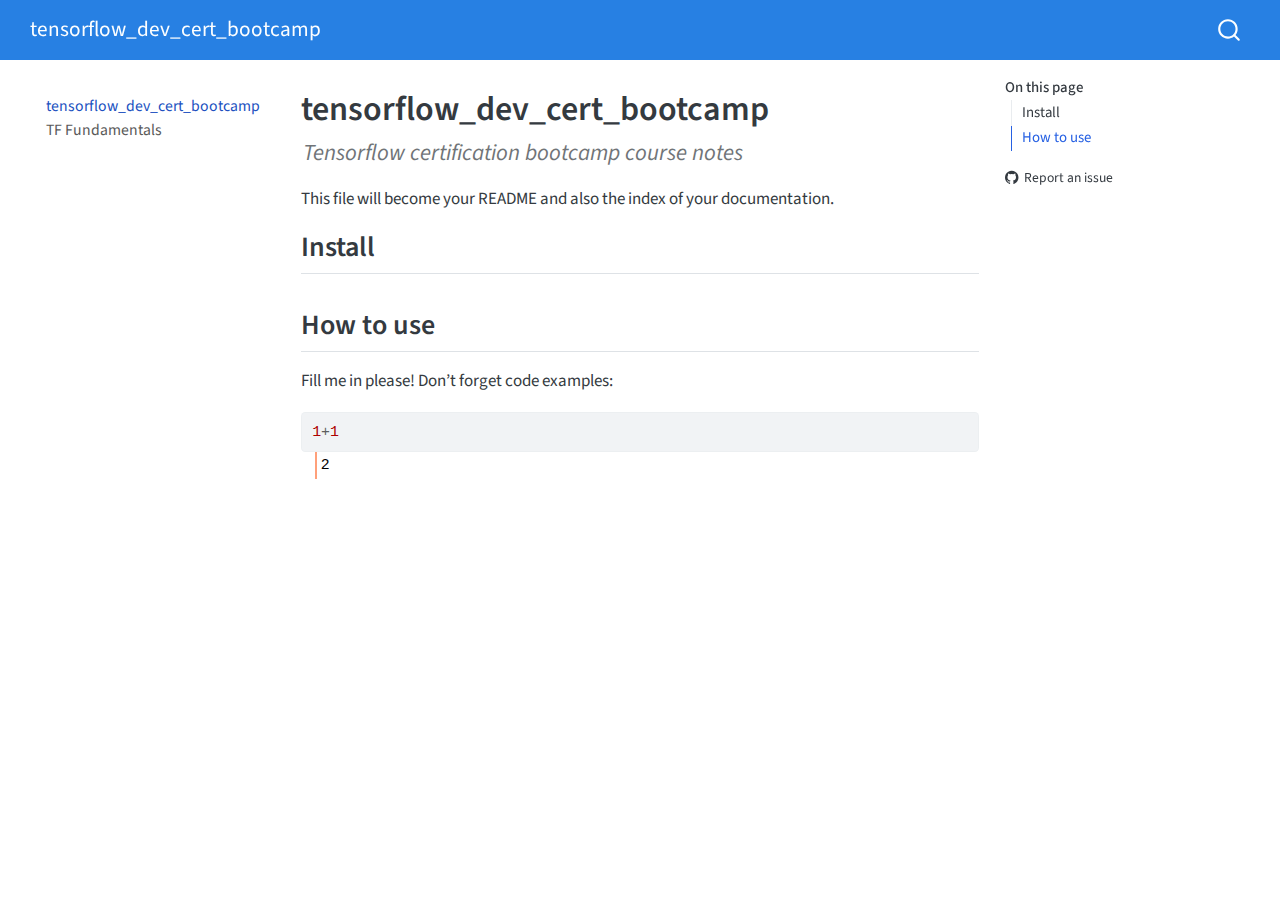
==== _docs/index.html @ c8d3947b "committing generated nbdev html pages" ====
<!DOCTYPE html>
<html xmlns="http://www.w3.org/1999/xhtml" lang="en" xml:lang="en"><head>

<meta charset="utf-8">
<meta name="generator" content="quarto-1.4.550">

<meta name="viewport" content="width=device-width, initial-scale=1.0, user-scalable=yes">

<meta name="description" content="Tensorflow certification bootcamp course notes">

<title>tensorflow_dev_cert_bootcamp</title>
<style>
code{white-space: pre-wrap;}
span.smallcaps{font-variant: small-caps;}
div.columns{display: flex; gap: min(4vw, 1.5em);}
div.column{flex: auto; overflow-x: auto;}
div.hanging-indent{margin-left: 1.5em; text-indent: -1.5em;}
ul.task-list{list-style: none;}
ul.task-list li input[type="checkbox"] {
  width: 0.8em;
  margin: 0 0.8em 0.2em -1em; /* quarto-specific, see https://github.com/quarto-dev/quarto-cli/issues/4556 */ 
  vertical-align: middle;
}
/* CSS for syntax highlighting */
pre > code.sourceCode { white-space: pre; position: relative; }
pre > code.sourceCode > span { line-height: 1.25; }
pre > code.sourceCode > span:empty { height: 1.2em; }
.sourceCode { overflow: visible; }
code.sourceCode > span { color: inherit; text-decoration: inherit; }
div.sourceCode { margin: 1em 0; }
pre.sourceCode { margin: 0; }
@media screen {
div.sourceCode { overflow: auto; }
}
@media print {
pre > code.sourceCode { white-space: pre-wrap; }
pre > code.sourceCode > span { text-indent: -5em; padding-left: 5em; }
}
pre.numberSource code
  { counter-reset: source-line 0; }
pre.numberSource code > span
  { position: relative; left: -4em; counter-increment: source-line; }
pre.numberSource code > span > a:first-child::before
  { content: counter(source-line);
    position: relative; left: -1em; text-align: right; vertical-align: baseline;
    border: none; display: inline-block;
    -webkit-touch-callout: none; -webkit-user-select: none;
    -khtml-user-select: none; -moz-user-select: none;
    -ms-user-select: none; user-select: none;
    padding: 0 4px; width: 4em;
  }
pre.numberSource { margin-left: 3em;  padding-left: 4px; }
div.sourceCode
  {   }
@media screen {
pre > code.sourceCode > span > a:first-child::before { text-decoration: underline; }
}
</style>


<script src="site_libs/quarto-nav/quarto-nav.js"></script>
<script src="site_libs/quarto-nav/headroom.min.js"></script>
<script src="site_libs/clipboard/clipboard.min.js"></script>
<script src="site_libs/quarto-search/autocomplete.umd.js"></script>
<script src="site_libs/quarto-search/fuse.min.js"></script>
<script src="site_libs/quarto-search/quarto-search.js"></script>
<meta name="quarto:offset" content="./">
<script src="site_libs/quarto-html/quarto.js"></script>
<script src="site_libs/quarto-html/popper.min.js"></script>
<script src="site_libs/quarto-html/tippy.umd.min.js"></script>
<script src="site_libs/quarto-html/anchor.min.js"></script>
<link href="site_libs/quarto-html/tippy.css" rel="stylesheet">
<link href="site_libs/quarto-html/quarto-syntax-highlighting.css" rel="stylesheet" id="quarto-text-highlighting-styles">
<script src="site_libs/bootstrap/bootstrap.min.js"></script>
<link href="site_libs/bootstrap/bootstrap-icons.css" rel="stylesheet">
<link href="site_libs/bootstrap/bootstrap.min.css" rel="stylesheet" id="quarto-bootstrap" data-mode="light">
<script id="quarto-search-options" type="application/json">{
  "location": "navbar",
  "copy-button": false,
  "collapse-after": 3,
  "panel-placement": "end",
  "type": "overlay",
  "limit": 50,
  "keyboard-shortcut": [
    "f",
    "/",
    "s"
  ],
  "show-item-context": false,
  "language": {
    "search-no-results-text": "No results",
    "search-matching-documents-text": "matching documents",
    "search-copy-link-title": "Copy link to search",
    "search-hide-matches-text": "Hide additional matches",
    "search-more-match-text": "more match in this document",
    "search-more-matches-text": "more matches in this document",
    "search-clear-button-title": "Clear",
    "search-text-placeholder": "",
    "search-detached-cancel-button-title": "Cancel",
    "search-submit-button-title": "Submit",
    "search-label": "Search"
  }
}</script>


<link rel="stylesheet" href="styles.css">
<meta property="og:title" content="tensorflow_dev_cert_bootcamp">
<meta property="og:description" content="Tensorflow certification bootcamp course notes">
<meta property="og:site_name" content="tensorflow_dev_cert_bootcamp">
<meta name="twitter:title" content="tensorflow_dev_cert_bootcamp">
<meta name="twitter:description" content="Tensorflow certification bootcamp course notes">
<meta name="twitter:card" content="summary">
</head>

<body class="nav-sidebar floating nav-fixed">

<div id="quarto-search-results"></div>
  <header id="quarto-header" class="headroom fixed-top">
    <nav class="navbar navbar-expand-lg " data-bs-theme="dark">
      <div class="navbar-container container-fluid">
      <div class="navbar-brand-container mx-auto">
    <a class="navbar-brand" href="./index.html">
    <span class="navbar-title">tensorflow_dev_cert_bootcamp</span>
    </a>
  </div>
        <div class="quarto-navbar-tools">
</div>
          <div id="quarto-search" class="" title="Search"></div>
      </div> <!-- /container-fluid -->
    </nav>
  <nav class="quarto-secondary-nav">
    <div class="container-fluid d-flex">
      <button type="button" class="quarto-btn-toggle btn" data-bs-toggle="collapse" data-bs-target=".quarto-sidebar-collapse-item" aria-controls="quarto-sidebar" aria-expanded="false" aria-label="Toggle sidebar navigation" onclick="if (window.quartoToggleHeadroom) { window.quartoToggleHeadroom(); }">
        <i class="bi bi-layout-text-sidebar-reverse"></i>
      </button>
        <nav class="quarto-page-breadcrumbs" aria-label="breadcrumb"><ol class="breadcrumb"><li class="breadcrumb-item"><a href="./index.html">tensorflow_dev_cert_bootcamp</a></li></ol></nav>
        <a class="flex-grow-1" role="button" data-bs-toggle="collapse" data-bs-target=".quarto-sidebar-collapse-item" aria-controls="quarto-sidebar" aria-expanded="false" aria-label="Toggle sidebar navigation" onclick="if (window.quartoToggleHeadroom) { window.quartoToggleHeadroom(); }">      
        </a>
    </div>
  </nav>
</header>
<!-- content -->
<div id="quarto-content" class="quarto-container page-columns page-rows-contents page-layout-article page-navbar">
<!-- sidebar -->
  <nav id="quarto-sidebar" class="sidebar collapse collapse-horizontal quarto-sidebar-collapse-item sidebar-navigation floating overflow-auto">
    <div class="sidebar-menu-container"> 
    <ul class="list-unstyled mt-1">
        <li class="sidebar-item">
  <div class="sidebar-item-container"> 
  <a href="./index.html" class="sidebar-item-text sidebar-link active">
 <span class="menu-text">tensorflow_dev_cert_bootcamp</span></a>
  </div>
</li>
        <li class="sidebar-item">
  <div class="sidebar-item-container"> 
  <a href="./dl_and_tf_fundamentals.html" class="sidebar-item-text sidebar-link">
 <span class="menu-text">TF Fundamentals</span></a>
  </div>
</li>
    </ul>
    </div>
</nav>
<div id="quarto-sidebar-glass" class="quarto-sidebar-collapse-item" data-bs-toggle="collapse" data-bs-target=".quarto-sidebar-collapse-item"></div>
<!-- margin-sidebar -->
    <div id="quarto-margin-sidebar" class="sidebar margin-sidebar">
        <nav id="TOC" role="doc-toc" class="toc-active">
    <h2 id="toc-title">On this page</h2>
   
  <ul>
  <li><a href="#install" id="toc-install" class="nav-link active" data-scroll-target="#install">Install</a></li>
  <li><a href="#how-to-use" id="toc-how-to-use" class="nav-link" data-scroll-target="#how-to-use">How to use</a></li>
  </ul>
<div class="toc-actions"><ul><li><a href="https://github.com/lohithreddy86/tensorflow_dev_cert_bootcamp/issues/new" class="toc-action"><i class="bi bi-github"></i>Report an issue</a></li></ul></div></nav>
    </div>
<!-- main -->
<main class="content" id="quarto-document-content">

<header id="title-block-header" class="quarto-title-block default">
<div class="quarto-title">
<h1 class="title">tensorflow_dev_cert_bootcamp</h1>
</div>

<div>
  <div class="description">
    Tensorflow certification bootcamp course notes
  </div>
</div>


<div class="quarto-title-meta">

    
  
    
  </div>
  


</header>


<!-- WARNING: THIS FILE WAS AUTOGENERATED! DO NOT EDIT! -->
<p>This file will become your README and also the index of your documentation.</p>
<section id="install" class="level2">
<h2 class="anchored" data-anchor-id="install">Install</h2>
</section>
<section id="how-to-use" class="level2">
<h2 class="anchored" data-anchor-id="how-to-use">How to use</h2>
<p>Fill me in please! Don’t forget code examples:</p>
<div id="cell-6" class="cell">
<div class="sourceCode cell-code" id="cb1"><pre class="sourceCode python code-with-copy"><code class="sourceCode python"><span id="cb1-1"><a href="#cb1-1" aria-hidden="true" tabindex="-1"></a><span class="dv">1</span><span class="op">+</span><span class="dv">1</span></span></code><button title="Copy to Clipboard" class="code-copy-button"><i class="bi"></i></button></pre></div>
<div class="cell-output cell-output-display">
<pre><code>2</code></pre>
</div>
</div>


</section>

</main> <!-- /main -->
<script id="quarto-html-after-body" type="application/javascript">
window.document.addEventListener("DOMContentLoaded", function (event) {
  const toggleBodyColorMode = (bsSheetEl) => {
    const mode = bsSheetEl.getAttribute("data-mode");
    const bodyEl = window.document.querySelector("body");
    if (mode === "dark") {
      bodyEl.classList.add("quarto-dark");
      bodyEl.classList.remove("quarto-light");
    } else {
      bodyEl.classList.add("quarto-light");
      bodyEl.classList.remove("quarto-dark");
    }
  }
  const toggleBodyColorPrimary = () => {
    const bsSheetEl = window.document.querySelector("link#quarto-bootstrap");
    if (bsSheetEl) {
      toggleBodyColorMode(bsSheetEl);
    }
  }
  toggleBodyColorPrimary();  
  const icon = "";
  const anchorJS = new window.AnchorJS();
  anchorJS.options = {
    placement: 'right',
    icon: icon
  };
  anchorJS.add('.anchored');
  const isCodeAnnotation = (el) => {
    for (const clz of el.classList) {
      if (clz.startsWith('code-annotation-')) {                     
        return true;
      }
    }
    return false;
  }
  const clipboard = new window.ClipboardJS('.code-copy-button', {
    text: function(trigger) {
      const codeEl = trigger.previousElementSibling.cloneNode(true);
      for (const childEl of codeEl.children) {
        if (isCodeAnnotation(childEl)) {
          childEl.remove();
        }
      }
      return codeEl.innerText;
    }
  });
  clipboard.on('success', function(e) {
    // button target
    const button = e.trigger;
    // don't keep focus
    button.blur();
    // flash "checked"
    button.classList.add('code-copy-button-checked');
    var currentTitle = button.getAttribute("title");
    button.setAttribute("title", "Copied!");
    let tooltip;
    if (window.bootstrap) {
      button.setAttribute("data-bs-toggle", "tooltip");
      button.setAttribute("data-bs-placement", "left");
      button.setAttribute("data-bs-title", "Copied!");
      tooltip = new bootstrap.Tooltip(button, 
        { trigger: "manual", 
          customClass: "code-copy-button-tooltip",
          offset: [0, -8]});
      tooltip.show();    
    }
    setTimeout(function() {
      if (tooltip) {
        tooltip.hide();
        button.removeAttribute("data-bs-title");
        button.removeAttribute("data-bs-toggle");
        button.removeAttribute("data-bs-placement");
      }
      button.setAttribute("title", currentTitle);
      button.classList.remove('code-copy-button-checked');
    }, 1000);
    // clear code selection
    e.clearSelection();
  });
  function tippyHover(el, contentFn, onTriggerFn, onUntriggerFn) {
    const config = {
      allowHTML: true,
      maxWidth: 500,
      delay: 100,
      arrow: false,
      appendTo: function(el) {
          return el.parentElement;
      },
      interactive: true,
      interactiveBorder: 10,
      theme: 'quarto',
      placement: 'bottom-start',
    };
    if (contentFn) {
      config.content = contentFn;
    }
    if (onTriggerFn) {
      config.onTrigger = onTriggerFn;
    }
    if (onUntriggerFn) {
      config.onUntrigger = onUntriggerFn;
    }
    window.tippy(el, config); 
  }
  const noterefs = window.document.querySelectorAll('a[role="doc-noteref"]');
  for (var i=0; i<noterefs.length; i++) {
    const ref = noterefs[i];
    tippyHover(ref, function() {
      // use id or data attribute instead here
      let href = ref.getAttribute('data-footnote-href') || ref.getAttribute('href');
      try { href = new URL(href).hash; } catch {}
      const id = href.replace(/^#\/?/, "");
      const note = window.document.getElementById(id);
      return note.innerHTML;
    });
  }
  const xrefs = window.document.querySelectorAll('a.quarto-xref');
  const processXRef = (id, note) => {
    // Strip column container classes
    const stripColumnClz = (el) => {
      el.classList.remove("page-full", "page-columns");
      if (el.children) {
        for (const child of el.children) {
          stripColumnClz(child);
        }
      }
    }
    stripColumnClz(note)
    if (id === null || id.startsWith('sec-')) {
      // Special case sections, only their first couple elements
      const container = document.createElement("div");
      if (note.children && note.children.length > 2) {
        container.appendChild(note.children[0].cloneNode(true));
        for (let i = 1; i < note.children.length; i++) {
          const child = note.children[i];
          if (child.tagName === "P" && child.innerText === "") {
            continue;
          } else {
            container.appendChild(child.cloneNode(true));
            break;
          }
        }
        if (window.Quarto?.typesetMath) {
          window.Quarto.typesetMath(container);
        }
        return container.innerHTML
      } else {
        if (window.Quarto?.typesetMath) {
          window.Quarto.typesetMath(note);
        }
        return note.innerHTML;
      }
    } else {
      // Remove any anchor links if they are present
      const anchorLink = note.querySelector('a.anchorjs-link');
      if (anchorLink) {
        anchorLink.remove();
      }
      if (window.Quarto?.typesetMath) {
        window.Quarto.typesetMath(note);
      }
      // TODO in 1.5, we should make sure this works without a callout special case
      if (note.classList.contains("callout")) {
        return note.outerHTML;
      } else {
        return note.innerHTML;
      }
    }
  }
  for (var i=0; i<xrefs.length; i++) {
    const xref = xrefs[i];
    tippyHover(xref, undefined, function(instance) {
      instance.disable();
      let url = xref.getAttribute('href');
      let hash = undefined; 
      if (url.startsWith('#')) {
        hash = url;
      } else {
        try { hash = new URL(url).hash; } catch {}
      }
      if (hash) {
        const id = hash.replace(/^#\/?/, "");
        const note = window.document.getElementById(id);
        if (note !== null) {
          try {
            const html = processXRef(id, note.cloneNode(true));
            instance.setContent(html);
          } finally {
            instance.enable();
            instance.show();
          }
        } else {
          // See if we can fetch this
          fetch(url.split('#')[0])
          .then(res => res.text())
          .then(html => {
            const parser = new DOMParser();
            const htmlDoc = parser.parseFromString(html, "text/html");
            const note = htmlDoc.getElementById(id);
            if (note !== null) {
              const html = processXRef(id, note);
              instance.setContent(html);
            } 
          }).finally(() => {
            instance.enable();
            instance.show();
          });
        }
      } else {
        // See if we can fetch a full url (with no hash to target)
        // This is a special case and we should probably do some content thinning / targeting
        fetch(url)
        .then(res => res.text())
        .then(html => {
          const parser = new DOMParser();
          const htmlDoc = parser.parseFromString(html, "text/html");
          const note = htmlDoc.querySelector('main.content');
          if (note !== null) {
            // This should only happen for chapter cross references
            // (since there is no id in the URL)
            // remove the first header
            if (note.children.length > 0 && note.children[0].tagName === "HEADER") {
              note.children[0].remove();
            }
            const html = processXRef(null, note);
            instance.setContent(html);
          } 
        }).finally(() => {
          instance.enable();
          instance.show();
        });
      }
    }, function(instance) {
    });
  }
      let selectedAnnoteEl;
      const selectorForAnnotation = ( cell, annotation) => {
        let cellAttr = 'data-code-cell="' + cell + '"';
        let lineAttr = 'data-code-annotation="' +  annotation + '"';
        const selector = 'span[' + cellAttr + '][' + lineAttr + ']';
        return selector;
      }
      const selectCodeLines = (annoteEl) => {
        const doc = window.document;
        const targetCell = annoteEl.getAttribute("data-target-cell");
        const targetAnnotation = annoteEl.getAttribute("data-target-annotation");
        const annoteSpan = window.document.querySelector(selectorForAnnotation(targetCell, targetAnnotation));
        const lines = annoteSpan.getAttribute("data-code-lines").split(",");
        const lineIds = lines.map((line) => {
          return targetCell + "-" + line;
        })
        let top = null;
        let height = null;
        let parent = null;
        if (lineIds.length > 0) {
            //compute the position of the single el (top and bottom and make a div)
            const el = window.document.getElementById(lineIds[0]);
            top = el.offsetTop;
            height = el.offsetHeight;
            parent = el.parentElement.parentElement;
          if (lineIds.length > 1) {
            const lastEl = window.document.getElementById(lineIds[lineIds.length - 1]);
            const bottom = lastEl.offsetTop + lastEl.offsetHeight;
            height = bottom - top;
          }
          if (top !== null && height !== null && parent !== null) {
            // cook up a div (if necessary) and position it 
            let div = window.document.getElementById("code-annotation-line-highlight");
            if (div === null) {
              div = window.document.createElement("div");
              div.setAttribute("id", "code-annotation-line-highlight");
              div.style.position = 'absolute';
              parent.appendChild(div);
            }
            div.style.top = top - 2 + "px";
            div.style.height = height + 4 + "px";
            div.style.left = 0;
            let gutterDiv = window.document.getElementById("code-annotation-line-highlight-gutter");
            if (gutterDiv === null) {
              gutterDiv = window.document.createElement("div");
              gutterDiv.setAttribute("id", "code-annotation-line-highlight-gutter");
              gutterDiv.style.position = 'absolute';
              const codeCell = window.document.getElementById(targetCell);
              const gutter = codeCell.querySelector('.code-annotation-gutter');
              gutter.appendChild(gutterDiv);
            }
            gutterDiv.style.top = top - 2 + "px";
            gutterDiv.style.height = height + 4 + "px";
          }
          selectedAnnoteEl = annoteEl;
        }
      };
      const unselectCodeLines = () => {
        const elementsIds = ["code-annotation-line-highlight", "code-annotation-line-highlight-gutter"];
        elementsIds.forEach((elId) => {
          const div = window.document.getElementById(elId);
          if (div) {
            div.remove();
          }
        });
        selectedAnnoteEl = undefined;
      };
        // Handle positioning of the toggle
    window.addEventListener(
      "resize",
      throttle(() => {
        elRect = undefined;
        if (selectedAnnoteEl) {
          selectCodeLines(selectedAnnoteEl);
        }
      }, 10)
    );
    function throttle(fn, ms) {
    let throttle = false;
    let timer;
      return (...args) => {
        if(!throttle) { // first call gets through
            fn.apply(this, args);
            throttle = true;
        } else { // all the others get throttled
            if(timer) clearTimeout(timer); // cancel #2
            timer = setTimeout(() => {
              fn.apply(this, args);
              timer = throttle = false;
            }, ms);
        }
      };
    }
      // Attach click handler to the DT
      const annoteDls = window.document.querySelectorAll('dt[data-target-cell]');
      for (const annoteDlNode of annoteDls) {
        annoteDlNode.addEventListener('click', (event) => {
          const clickedEl = event.target;
          if (clickedEl !== selectedAnnoteEl) {
            unselectCodeLines();
            const activeEl = window.document.querySelector('dt[data-target-cell].code-annotation-active');
            if (activeEl) {
              activeEl.classList.remove('code-annotation-active');
            }
            selectCodeLines(clickedEl);
            clickedEl.classList.add('code-annotation-active');
          } else {
            // Unselect the line
            unselectCodeLines();
            clickedEl.classList.remove('code-annotation-active');
          }
        });
      }
  const findCites = (el) => {
    const parentEl = el.parentElement;
    if (parentEl) {
      const cites = parentEl.dataset.cites;
      if (cites) {
        return {
          el,
          cites: cites.split(' ')
        };
      } else {
        return findCites(el.parentElement)
      }
    } else {
      return undefined;
    }
  };
  var bibliorefs = window.document.querySelectorAll('a[role="doc-biblioref"]');
  for (var i=0; i<bibliorefs.length; i++) {
    const ref = bibliorefs[i];
    const citeInfo = findCites(ref);
    if (citeInfo) {
      tippyHover(citeInfo.el, function() {
        var popup = window.document.createElement('div');
        citeInfo.cites.forEach(function(cite) {
          var citeDiv = window.document.createElement('div');
          citeDiv.classList.add('hanging-indent');
          citeDiv.classList.add('csl-entry');
          var biblioDiv = window.document.getElementById('ref-' + cite);
          if (biblioDiv) {
            citeDiv.innerHTML = biblioDiv.innerHTML;
          }
          popup.appendChild(citeDiv);
        });
        return popup.innerHTML;
      });
    }
  }
});
</script>
</div> <!-- /content -->




<footer class="footer"><div class="nav-footer"><div class="nav-footer-center"><div class="toc-actions d-sm-block d-md-none"><ul><li><a href="https://github.com/lohithreddy86/tensorflow_dev_cert_bootcamp/issues/new" class="toc-action"><i class="bi bi-github"></i>Report an issue</a></li></ul></div></div></div></footer></body></html>
---- _docs/site_libs/quarto-html/tippy.css ----
.tippy-box[data-animation=fade][data-state=hidden]{opacity:0}[data-tippy-root]{max-width:calc(100vw - 10px)}.tippy-box{position:relative;background-color:#333;color:#fff;border-radius:4px;font-size:14px;line-height:1.4;white-space:normal;outline:0;transition-property:transform,visibility,opacity}.tippy-box[data-placement^=top]>.tippy-arrow{bottom:0}.tippy-box[data-placement^=top]>.tippy-arrow:before{bottom:-7px;left:0;border-width:8px 8px 0;border-top-color:initial;transform-origin:center top}.tippy-box[data-placement^=bottom]>.tippy-arrow{top:0}.tippy-box[data-placement^=bottom]>.tippy-arrow:before{top:-7px;left:0;border-width:0 8px 8px;border-bottom-color:initial;transform-origin:center bottom}.tippy-box[data-placement^=left]>.tippy-arrow{right:0}.tippy-box[data-placement^=left]>.tippy-arrow:before{border-width:8px 0 8px 8px;border-left-color:initial;right:-7px;transform-origin:center left}.tippy-box[data-placement^=right]>.tippy-arrow{left:0}.tippy-box[data-placement^=right]>.tippy-arrow:before{left:-7px;border-width:8px 8px 8px 0;border-right-color:initial;transform-origin:center right}.tippy-box[data-inertia][data-state=visible]{transition-timing-function:cubic-bezier(.54,1.5,.38,1.11)}.tippy-arrow{width:16px;height:16px;color:#333}.tippy-arrow:before{content:"";position:absolute;border-color:transparent;border-style:solid}.tippy-content{position:relative;padding:5px 9px;z-index:1}
---- _docs/site_libs/quarto-html/quarto-syntax-highlighting.css ----
/* quarto syntax highlight colors */
:root {
  --quarto-hl-ot-color: #003B4F;
  --quarto-hl-at-color: #657422;
  --quarto-hl-ss-color: #20794D;
  --quarto-hl-an-color: #5E5E5E;
  --quarto-hl-fu-color: #4758AB;
  --quarto-hl-st-color: #20794D;
  --quarto-hl-cf-color: #003B4F;
  --quarto-hl-op-color: #5E5E5E;
  --quarto-hl-er-color: #AD0000;
  --quarto-hl-bn-color: #AD0000;
  --quarto-hl-al-color: #AD0000;
  --quarto-hl-va-color: #111111;
  --quarto-hl-bu-color: inherit;
  --quarto-hl-ex-color: inherit;
  --quarto-hl-pp-color: #AD0000;
  --quarto-hl-in-color: #5E5E5E;
  --quarto-hl-vs-color: #20794D;
  --quarto-hl-wa-color: #5E5E5E;
  --quarto-hl-do-color: #5E5E5E;
  --quarto-hl-im-color: #00769E;
  --quarto-hl-ch-color: #20794D;
  --quarto-hl-dt-color: #AD0000;
  --quarto-hl-fl-color: #AD0000;
  --quarto-hl-co-color: #5E5E5E;
  --quarto-hl-cv-color: #5E5E5E;
  --quarto-hl-cn-color: #8f5902;
  --quarto-hl-sc-color: #5E5E5E;
  --quarto-hl-dv-color: #AD0000;
  --quarto-hl-kw-color: #003B4F;
}

/* other quarto variables */
:root {
  --quarto-font-monospace: SFMono-Regular, Menlo, Monaco, Consolas, "Liberation Mono", "Courier New", monospace;
}

pre > code.sourceCode > span {
  color: #003B4F;
}

code span {
  color: #003B4F;
}

code.sourceCode > span {
  color: #003B4F;
}

div.sourceCode,
div.sourceCode pre.sourceCode {
  color: #003B4F;
}

code span.ot {
  color: #003B4F;
  font-style: inherit;
}

code span.at {
  color: #657422;
  font-style: inherit;
}

code span.ss {
  color: #20794D;
  font-style: inherit;
}

code span.an {
  color: #5E5E5E;
  font-style: inherit;
}

code span.fu {
  color: #4758AB;
  font-style: inherit;
}

code span.st {
  color: #20794D;
  font-style: inherit;
}

code span.cf {
  color: #003B4F;
  font-style: inherit;
}

code span.op {
  color: #5E5E5E;
  font-style: inherit;
}

code span.er {
  color: #AD0000;
  font-style: inherit;
}

code span.bn {
  color: #AD0000;
  font-style: inherit;
}

code span.al {
  color: #AD0000;
  font-style: inherit;
}

code span.va {
  color: #111111;
  font-style: inherit;
}

code span.bu {
  font-style: inherit;
}

code span.ex {
  font-style: inherit;
}

code span.pp {
  color: #AD0000;
  font-style: inherit;
}

code span.in {
  color: #5E5E5E;
  font-style: inherit;
}

code span.vs {
  color: #20794D;
  font-style: inherit;
}

code span.wa {
  color: #5E5E5E;
  font-style: italic;
}

code span.do {
  color: #5E5E5E;
  font-style: italic;
}

code span.im {
  color: #00769E;
  font-style: inherit;
}

code span.ch {
  color: #20794D;
  font-style: inherit;
}

code span.dt {
  color: #AD0000;
  font-style: inherit;
}

code span.fl {
  color: #AD0000;
  font-style: inherit;
}

code span.co {
  color: #5E5E5E;
  font-style: inherit;
}

code span.cv {
  color: #5E5E5E;
  font-style: italic;
}

code span.cn {
  color: #8f5902;
  font-style: inherit;
}

code span.sc {
  color: #5E5E5E;
  font-style: inherit;
}

code span.dv {
  color: #AD0000;
  font-style: inherit;
}

code span.kw {
  color: #003B4F;
  font-style: inherit;
}

.prevent-inlining {
  content: "</";
}

/*# sourceMappingURL=debc5d5d77c3f9108843748ff7464032.css.map */
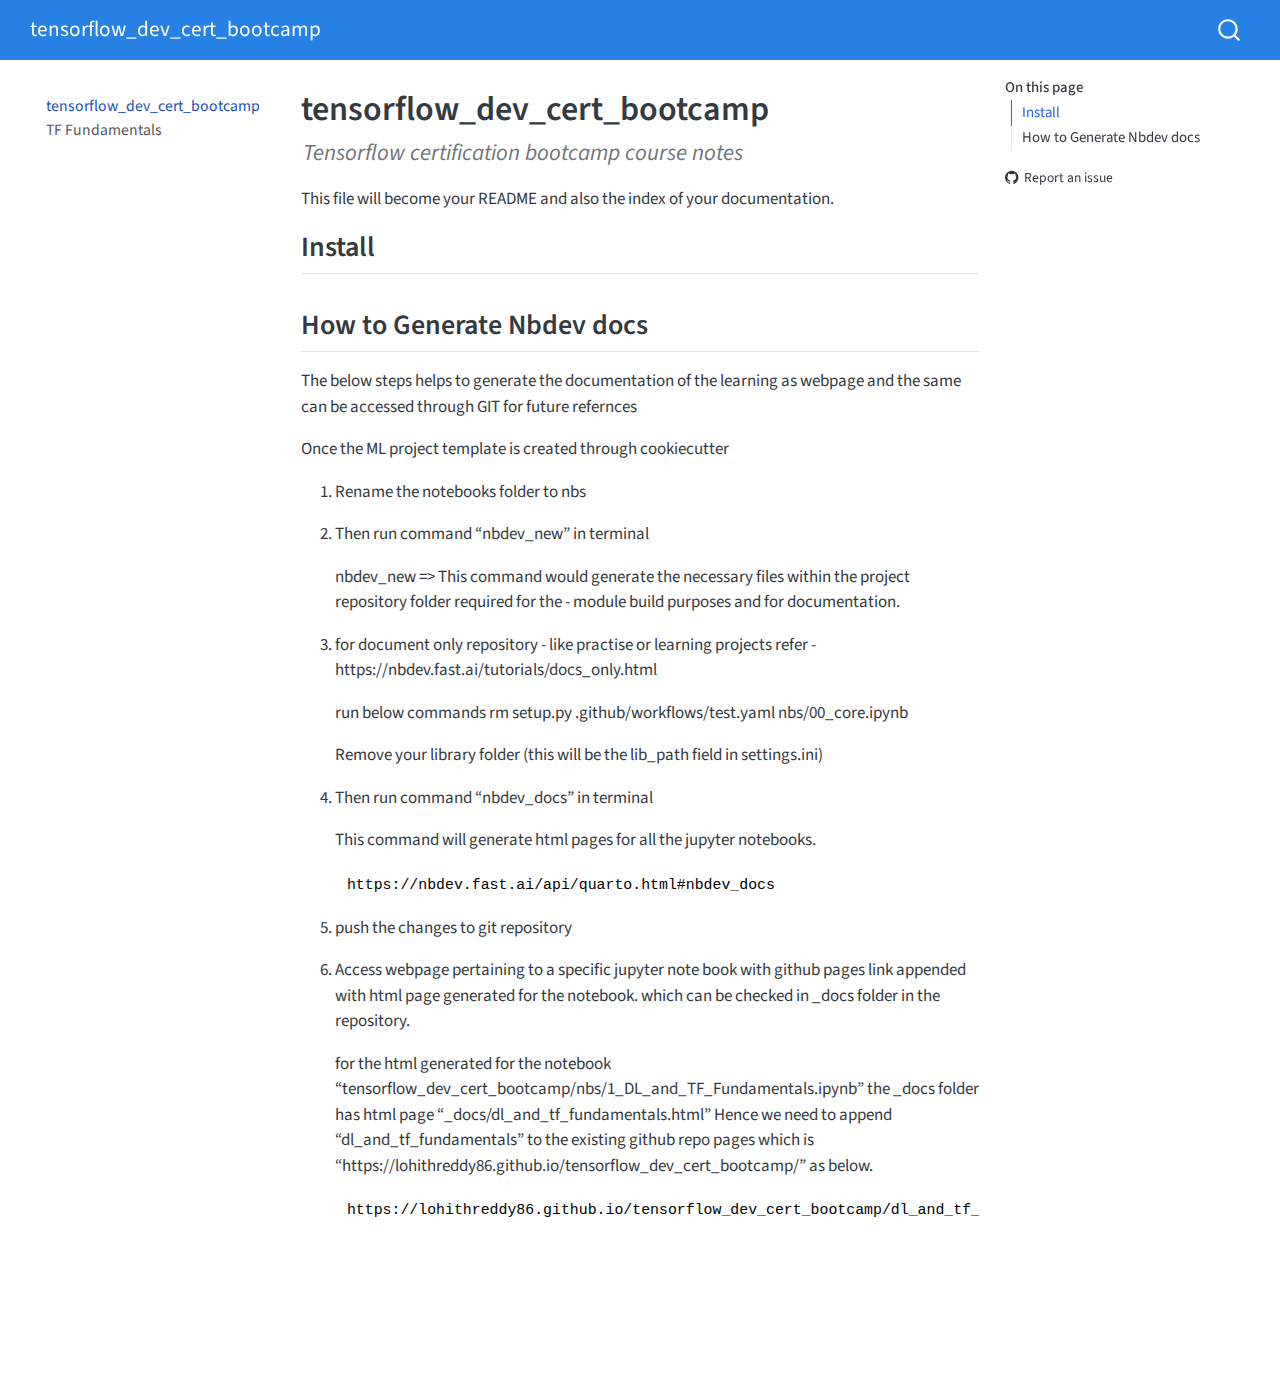
==== commit 91862164: "Added nbdev html doc generation procedure" ====
--- a/_docs/index.html
+++ b/_docs/index.html
@@ -20,40 +20,6 @@
   width: 0.8em;
   margin: 0 0.8em 0.2em -1em; /* quarto-specific, see https://github.com/quarto-dev/quarto-cli/issues/4556 */ 
   vertical-align: middle;
-}
-/* CSS for syntax highlighting */
-pre > code.sourceCode { white-space: pre; position: relative; }
-pre > code.sourceCode > span { line-height: 1.25; }
-pre > code.sourceCode > span:empty { height: 1.2em; }
-.sourceCode { overflow: visible; }
-code.sourceCode > span { color: inherit; text-decoration: inherit; }
-div.sourceCode { margin: 1em 0; }
-pre.sourceCode { margin: 0; }
-@media screen {
-div.sourceCode { overflow: auto; }
-}
-@media print {
-pre > code.sourceCode { white-space: pre-wrap; }
-pre > code.sourceCode > span { text-indent: -5em; padding-left: 5em; }
-}
-pre.numberSource code
-  { counter-reset: source-line 0; }
-pre.numberSource code > span
-  { position: relative; left: -4em; counter-increment: source-line; }
-pre.numberSource code > span > a:first-child::before
-  { content: counter(source-line);
-    position: relative; left: -1em; text-align: right; vertical-align: baseline;
-    border: none; display: inline-block;
-    -webkit-touch-callout: none; -webkit-user-select: none;
-    -khtml-user-select: none; -moz-user-select: none;
-    -ms-user-select: none; user-select: none;
-    padding: 0 4px; width: 4em;
-  }
-pre.numberSource { margin-left: 3em;  padding-left: 4px; }
-div.sourceCode
-  {   }
-@media screen {
-pre > code.sourceCode > span > a:first-child::before { text-decoration: underline; }
 }
 </style>
 
@@ -168,7 +134,7 @@
    
   <ul>
   <li><a href="#install" id="toc-install" class="nav-link active" data-scroll-target="#install">Install</a></li>
-  <li><a href="#how-to-use" id="toc-how-to-use" class="nav-link" data-scroll-target="#how-to-use">How to use</a></li>
+  <li><a href="#how-to-generate-nbdev-docs" id="toc-how-to-generate-nbdev-docs" class="nav-link" data-scroll-target="#how-to-generate-nbdev-docs">How to Generate Nbdev docs</a></li>
   </ul>
 <div class="toc-actions"><ul><li><a href="https://github.com/lohithreddy86/tensorflow_dev_cert_bootcamp/issues/new" class="toc-action"><i class="bi bi-github"></i>Report an issue</a></li></ul></div></nav>
     </div>
@@ -204,15 +170,25 @@
 <section id="install" class="level2">
 <h2 class="anchored" data-anchor-id="install">Install</h2>
 </section>
-<section id="how-to-use" class="level2">
-<h2 class="anchored" data-anchor-id="how-to-use">How to use</h2>
-<p>Fill me in please! Don’t forget code examples:</p>
-<div id="cell-6" class="cell">
-<div class="sourceCode cell-code" id="cb1"><pre class="sourceCode python code-with-copy"><code class="sourceCode python"><span id="cb1-1"><a href="#cb1-1" aria-hidden="true" tabindex="-1"></a><span class="dv">1</span><span class="op">+</span><span class="dv">1</span></span></code><button title="Copy to Clipboard" class="code-copy-button"><i class="bi"></i></button></pre></div>
-<div class="cell-output cell-output-display">
-<pre><code>2</code></pre>
-</div>
-</div>
+<section id="how-to-generate-nbdev-docs" class="level2">
+<h2 class="anchored" data-anchor-id="how-to-generate-nbdev-docs">How to Generate Nbdev docs</h2>
+<p>The below steps helps to generate the documentation of the learning as webpage and the same can be accessed through GIT for future refernces</p>
+<p>Once the ML project template is created through cookiecutter</p>
+<ol type="1">
+<li><p>Rename the notebooks folder to nbs</p></li>
+<li><p>Then run command “nbdev_new” in terminal</p>
+<p>nbdev_new =&gt; This command would generate the necessary files within the project repository folder required for the - module build purposes and for documentation.</p></li>
+<li><p>for document only repository - like practise or learning projects refer - https://nbdev.fast.ai/tutorials/docs_only.html</p>
+<p>run below commands rm setup.py .github/workflows/test.yaml nbs/00_core.ipynb</p>
+<p>Remove your library folder (this will be the lib_path field in settings.ini)</p></li>
+<li><p>Then run command “nbdev_docs” in terminal</p>
+<p>This command will generate html pages for all the jupyter notebooks.</p>
+<pre><code> https://nbdev.fast.ai/api/quarto.html#nbdev_docs</code></pre></li>
+<li><p>push the changes to git repository</p></li>
+<li><p>Access webpage pertaining to a specific jupyter note book with github pages link appended with html page generated for the notebook. which can be checked in _docs folder in the repository.</p>
+<p>for the html generated for the notebook “tensorflow_dev_cert_bootcamp/nbs/1_DL_and_TF_Fundamentals.ipynb” the _docs folder has html page “_docs/dl_and_tf_fundamentals.html” Hence we need to append “dl_and_tf_fundamentals” to the existing github repo pages which is “https://lohithreddy86.github.io/tensorflow_dev_cert_bootcamp/” as below.</p>
+<pre><code> https://lohithreddy86.github.io/tensorflow_dev_cert_bootcamp/dl_and_tf_fundamentals</code></pre></li>
+</ol>
 
 
 </section>
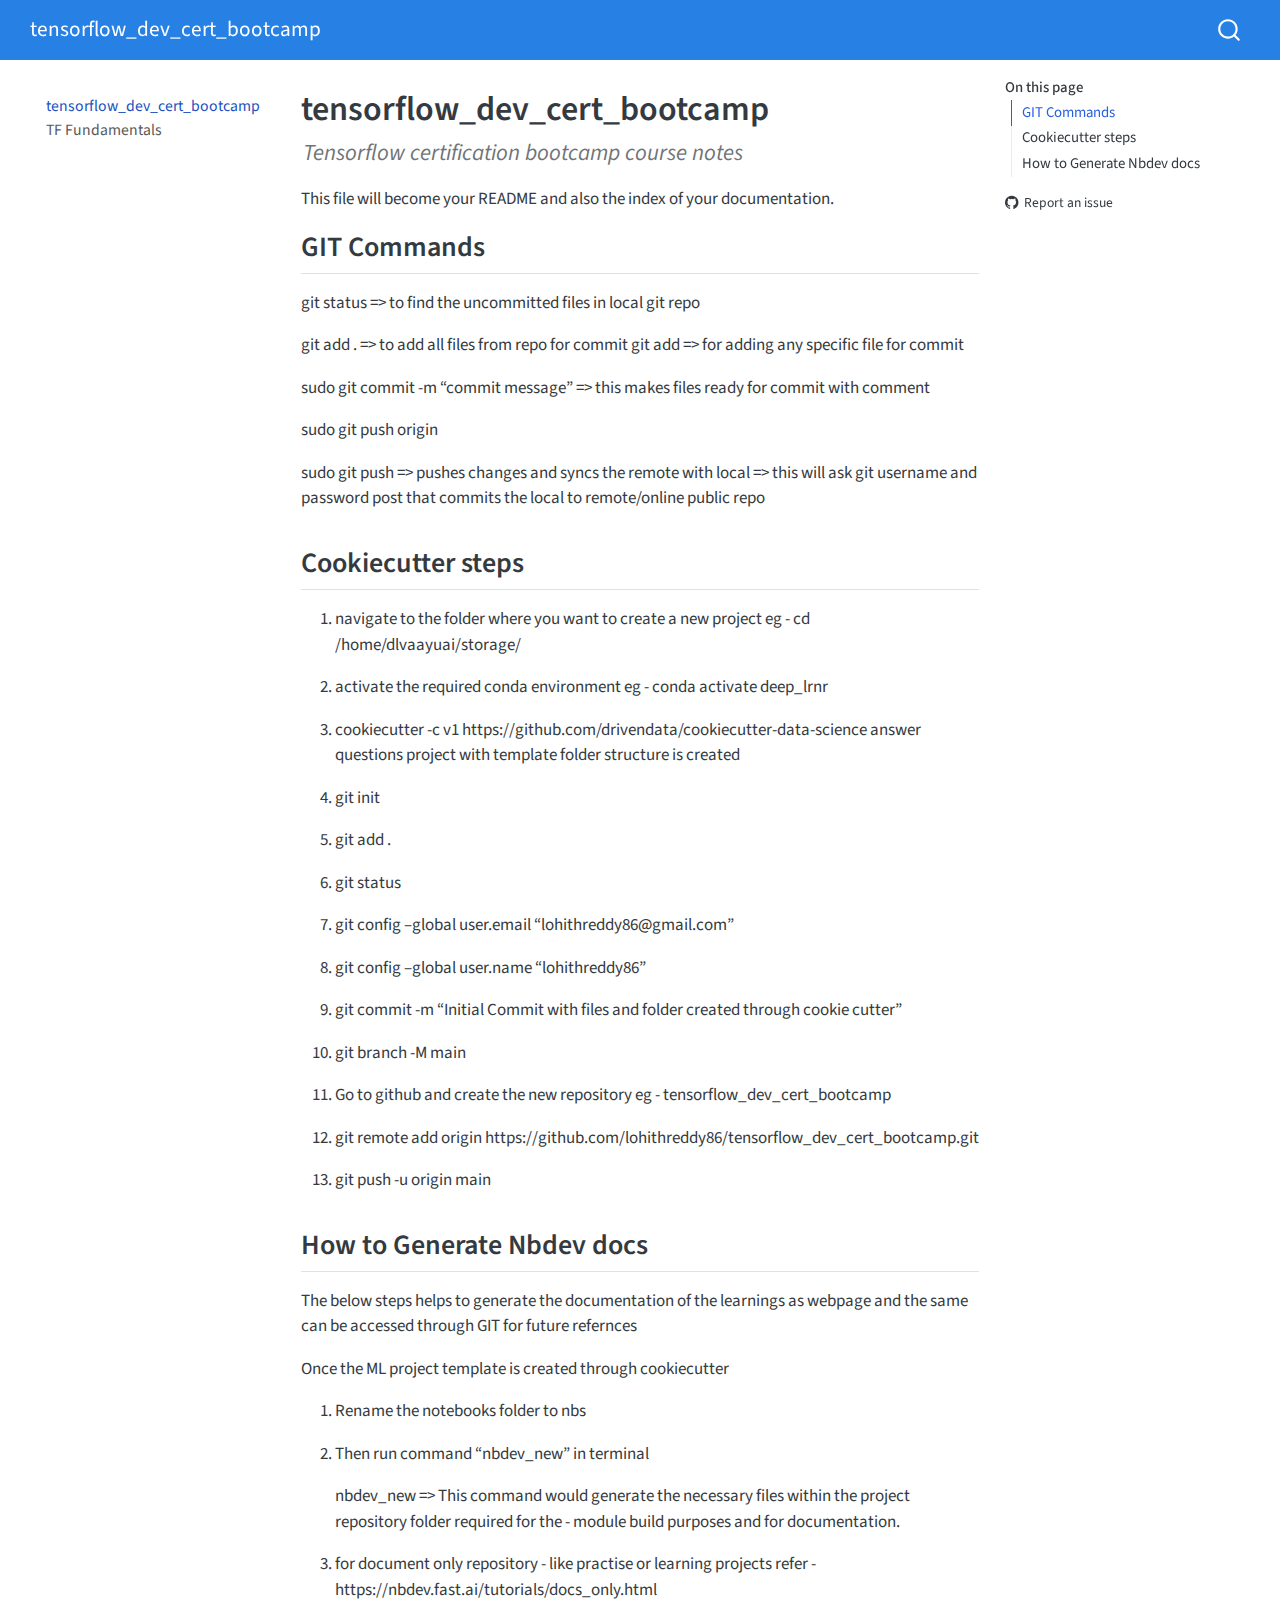
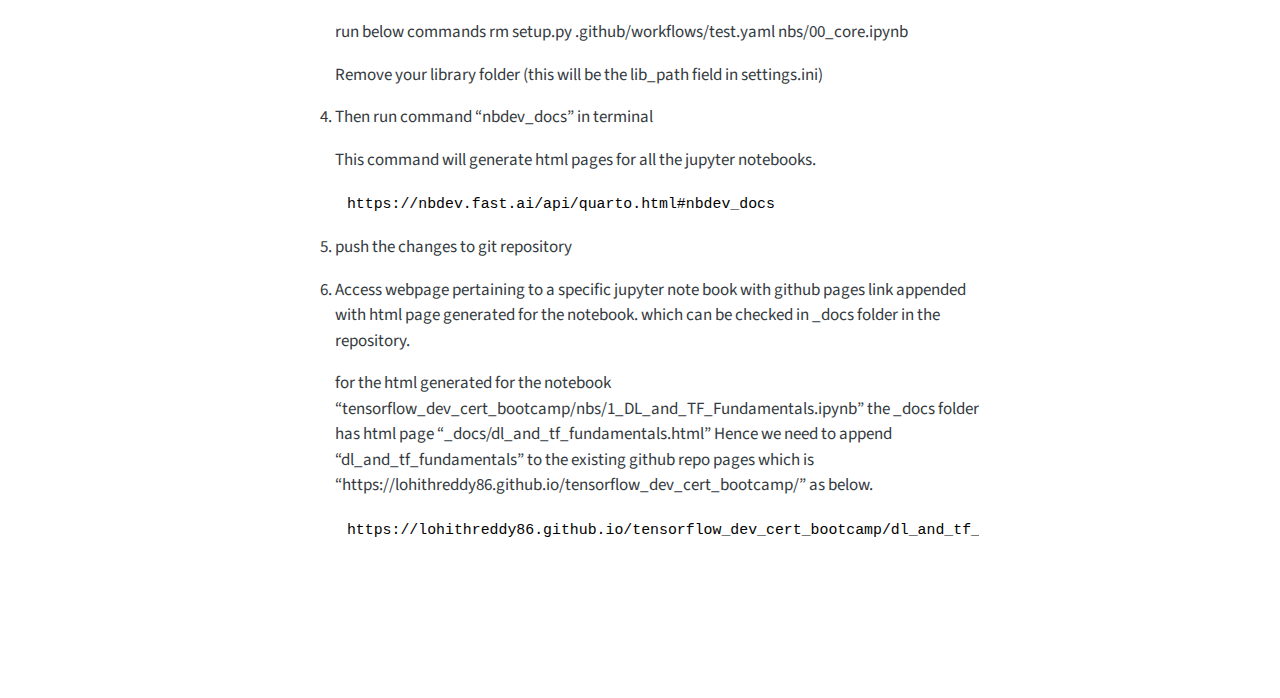
==== commit 36714681: "updated git commands and cookie cutter steps" ====
--- a/_docs/index.html
+++ b/_docs/index.html
@@ -133,7 +133,8 @@
     <h2 id="toc-title">On this page</h2>
    
   <ul>
-  <li><a href="#install" id="toc-install" class="nav-link active" data-scroll-target="#install">Install</a></li>
+  <li><a href="#git-commands" id="toc-git-commands" class="nav-link active" data-scroll-target="#git-commands">GIT Commands</a></li>
+  <li><a href="#cookiecutter-steps" id="toc-cookiecutter-steps" class="nav-link" data-scroll-target="#cookiecutter-steps">Cookiecutter steps</a></li>
   <li><a href="#how-to-generate-nbdev-docs" id="toc-how-to-generate-nbdev-docs" class="nav-link" data-scroll-target="#how-to-generate-nbdev-docs">How to Generate Nbdev docs</a></li>
   </ul>
 <div class="toc-actions"><ul><li><a href="https://github.com/lohithreddy86/tensorflow_dev_cert_bootcamp/issues/new" class="toc-action"><i class="bi bi-github"></i>Report an issue</a></li></ul></div></nav>
@@ -167,12 +168,35 @@
 
 <!-- WARNING: THIS FILE WAS AUTOGENERATED! DO NOT EDIT! -->
 <p>This file will become your README and also the index of your documentation.</p>
-<section id="install" class="level2">
-<h2 class="anchored" data-anchor-id="install">Install</h2>
+<section id="git-commands" class="level2">
+<h2 class="anchored" data-anchor-id="git-commands">GIT Commands</h2>
+<p>git status =&gt; to find the uncommitted files in local git repo</p>
+<p>git add . =&gt; to add all files from repo for commit git add <specific file="" name=""> =&gt; for adding any specific file for commit</specific></p>
+<p>sudo git commit -m “commit message” =&gt; this makes files ready for commit with comment</p>
+<p>sudo git push origin <branch_name></branch_name></p>
+<p>sudo git push =&gt; pushes changes and syncs the remote with local =&gt; this will ask git username and password post that commits the local to remote/online public repo</p>
+</section>
+<section id="cookiecutter-steps" class="level2">
+<h2 class="anchored" data-anchor-id="cookiecutter-steps">Cookiecutter steps</h2>
+<ol type="1">
+<li><p>navigate to the folder where you want to create a new project eg - cd /home/dlvaayuai/storage/</p></li>
+<li><p>activate the required conda environment eg - conda activate deep_lrnr</p></li>
+<li><p>cookiecutter -c v1 https://github.com/drivendata/cookiecutter-data-science answer questions project with template folder structure is created</p></li>
+<li><p>git init</p></li>
+<li><p>git add .</p></li>
+<li><p>git status</p></li>
+<li><p>git config –global user.email “lohithreddy86@gmail.com”</p></li>
+<li><p>git config –global user.name “lohithreddy86”</p></li>
+<li><p>git commit -m “Initial Commit with files and folder created through cookie cutter”</p></li>
+<li><p>git branch -M main</p></li>
+<li><p>Go to github and create the new repository eg - tensorflow_dev_cert_bootcamp</p></li>
+<li><p>git remote add origin https://github.com/lohithreddy86/tensorflow_dev_cert_bootcamp.git</p></li>
+<li><p>git push -u origin main</p></li>
+</ol>
 </section>
 <section id="how-to-generate-nbdev-docs" class="level2">
 <h2 class="anchored" data-anchor-id="how-to-generate-nbdev-docs">How to Generate Nbdev docs</h2>
-<p>The below steps helps to generate the documentation of the learning as webpage and the same can be accessed through GIT for future refernces</p>
+<p>The below steps helps to generate the documentation of the learnings as webpage and the same can be accessed through GIT for future refernces</p>
 <p>Once the ML project template is created through cookiecutter</p>
 <ol type="1">
 <li><p>Rename the notebooks folder to nbs</p></li>
